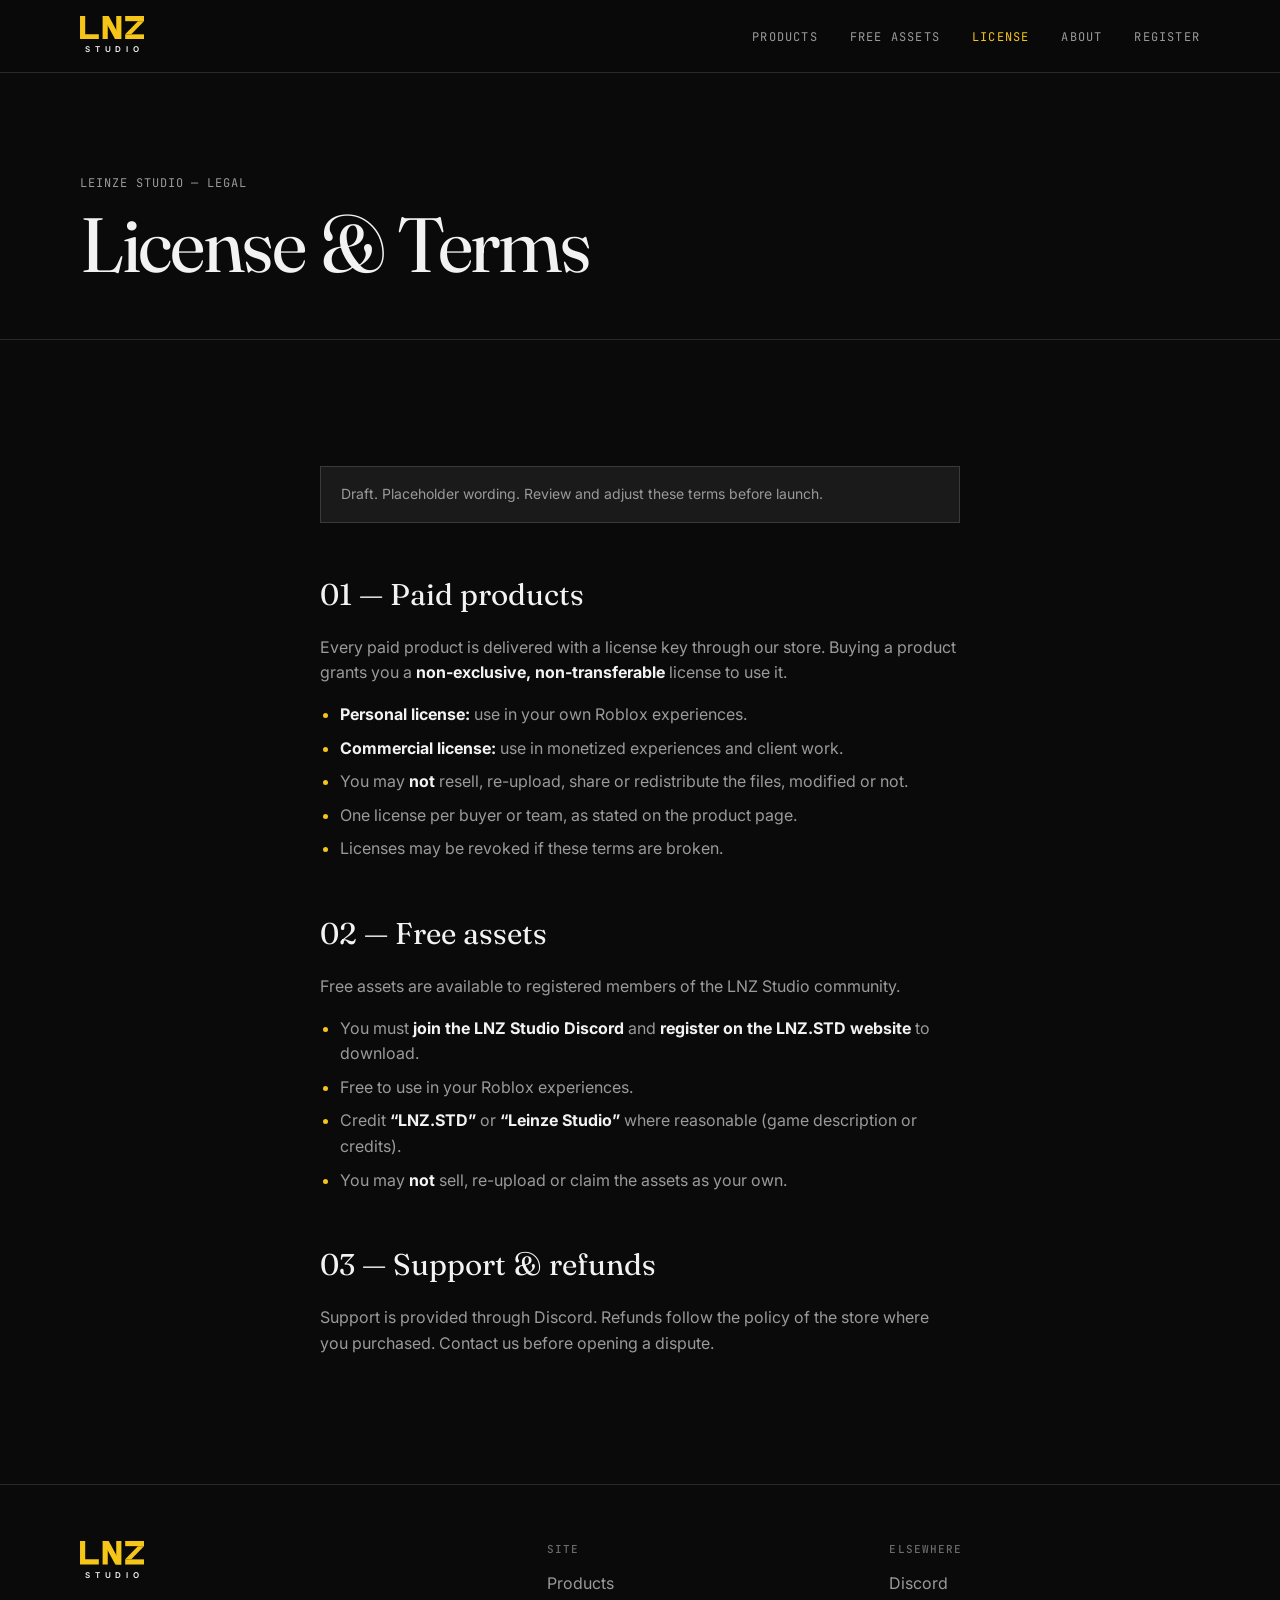
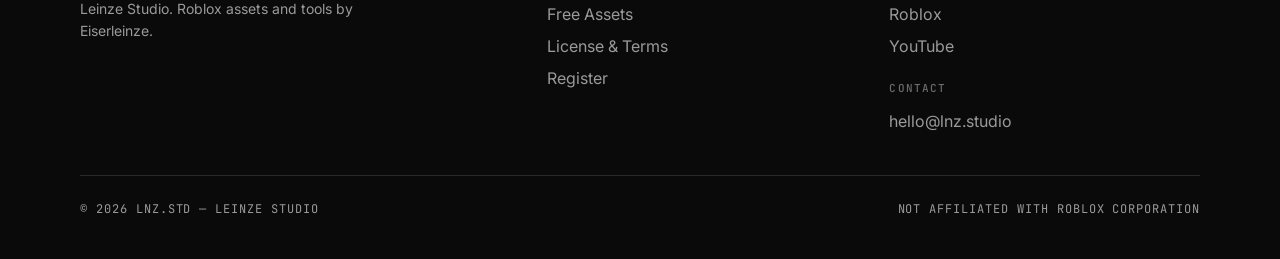
==== license.html @ 9f462568 "Add LNZ.STD website skeleton with editorial dark theme Static site with home (products, free assets," ====
<!doctype html>
<html lang="en">
<head>
  <meta charset="utf-8">
  <meta name="viewport" content="width=device-width, initial-scale=1">
  <title>License & Terms — LNZ.STD</title>
  <meta name="description" content="License terms for LNZ.STD paid products and free Roblox assets.">
  <link rel="icon" href="assets/img/favicon.svg" type="image/svg+xml">
  <link rel="preconnect" href="https://fonts.googleapis.com">
  <link rel="preconnect" href="https://fonts.gstatic.com" crossorigin>
  <link href="https://fonts.googleapis.com/css2?family=Fraunces:ital,opsz,wght@0,9..144,400;0,9..144,500;1,9..144,400&family=Inter:wght@400;500;600&family=JetBrains+Mono:wght@400;500&display=swap" rel="stylesheet">
  <link rel="stylesheet" href="assets/css/style.css">
</head>
<body>
  <header class="nav">
    <div class="wrap">
      <a class="brand" href="index.html" aria-label="LNZ Studio — home">
        <svg class="brand__mark" viewBox="0 0 272 100" aria-hidden="true"><g fill="currentColor"><polygon points="0,0 22,0 22,78 80,78 80,100 0,100"/><polygon points="96,0 118,0 118,100 96,100"/><polygon points="154,0 176,0 176,100 154,100"/><polygon points="96,0 122,0 176,100 150,100"/><polygon points="192,0 272,0 272,22 192,22"/><polygon points="192,78 272,78 272,100 192,100"/><polygon points="246,22 272,22 218,78 192,78"/></g></svg>
        <span class="brand__sub">STUDIO</span>
      </a>
      <button class="nav__toggle" type="button" aria-expanded="false" aria-controls="nav-links">Menu</button>
      <ul class="nav__links" id="nav-links">
        <li><a href="index.html#products">Products</a></li>
        <li><a href="index.html#free">Free Assets</a></li>
        <li><a href="license.html" aria-current="page">License</a></li>
        <li><a href="index.html#about">About</a></li>
        <li><a href="register.html">Register</a></li>
      </ul>
    </div>
  </header>

  <main>
    <section class="page-head">
      <div class="wrap">
        <span class="mono">Leinze Studio — Legal</span>
        <h1>License &amp; Terms</h1>
      </div>
    </section>

    <section class="section">
      <div class="wrap prose">
        <p class="note">Draft. Placeholder wording. Review and adjust these terms before launch.</p>

        <h2 id="paid-license">01 — Paid products</h2>
        <p>Every paid product is delivered with a license key through our store. Buying a product grants you a <strong>non-exclusive, non-transferable</strong> license to use it.</p>
        <ul>
          <li><strong>Personal license:</strong> use in your own Roblox experiences.</li>
          <li><strong>Commercial license:</strong> use in monetized experiences and client work.</li>
          <li>You may <strong>not</strong> resell, re-upload, share or redistribute the files, modified or not.</li>
          <li>One license per buyer or team, as stated on the product page.</li>
          <li>Licenses may be revoked if these terms are broken.</li>
        </ul>

        <h2 id="free-terms">02 — Free assets</h2>
        <p>Free assets are available to registered members of the LNZ Studio community.</p>
        <ul>
          <li>You must <strong>join the LNZ Studio Discord</strong> and <strong>register on the LNZ.STD website</strong> to download.</li>
          <li>Free to use in your Roblox experiences.</li>
          <li>Credit <strong>“LNZ.STD”</strong> or <strong>“Leinze Studio”</strong> where reasonable (game description or credits).</li>
          <li>You may <strong>not</strong> sell, re-upload or claim the assets as your own.</li>
        </ul>

        <h2 id="support">03 — Support &amp; refunds</h2>
        <p>Support is provided through Discord. Refunds follow the policy of the store where you purchased. Contact us before opening a dispute.</p>
      </div>
    </section>
  </main>

  <footer class="footer">
    <div class="wrap">
      <div class="footer__grid">
        <div>
          <a class="brand" href="index.html" aria-label="LNZ Studio — home">
            <svg class="brand__mark" viewBox="0 0 272 100" aria-hidden="true"><g fill="currentColor"><polygon points="0,0 22,0 22,78 80,78 80,100 0,100"/><polygon points="96,0 118,0 118,100 96,100"/><polygon points="154,0 176,0 176,100 154,100"/><polygon points="96,0 122,0 176,100 150,100"/><polygon points="192,0 272,0 272,22 192,22"/><polygon points="192,78 272,78 272,100 192,100"/><polygon points="246,22 272,22 218,78 192,78"/></g></svg>
            <span class="brand__sub">STUDIO</span>
          </a>
          <p class="footer__tag">Leinze Studio. Roblox assets and tools by Eiserleinze.</p>
        </div>
        <div>
          <h4>Site</h4>
          <ul>
            <li><a href="index.html#products">Products</a></li>
            <li><a href="index.html#free">Free Assets</a></li>
            <li><a href="license.html">License &amp; Terms</a></li>
            <li><a href="register.html">Register</a></li>
          </ul>
        </div>
        <div>
          <h4>Elsewhere</h4>
          <ul id="socials"></ul>
          <h4 style="margin-top:20px">Contact</h4>
          <a data-link="email" href="#">email</a>
        </div>
      </div>
      <div class="footer__bottom">
        <span class="mono">© <span id="year"></span> LNZ.STD — Leinze Studio</span>
        <span class="mono">Not affiliated with Roblox Corporation</span>
      </div>
    </div>
  </footer>

  <script src="assets/js/data.js"></script>
  <script src="assets/js/main.js"></script>
</body>
</html>
---- assets/css/style.css ----
/* =========================================================
   LNZ.STD — editorial dark theme
   ========================================================= */

:root {
  --bg: #0a0a0a;
  --bg-2: #121212;
  --panel: #1a1a1a;
  --line: #2a2a2a;
  --line-strong: #3a3a3a;
  --text: #f2f2f2;
  --muted: #9a9a9a;
  --dim: #6b6b6b;
  --accent: #f5c518;
  --accent-ink: #0a0a0a;
  --danger: #ff6b5b;
  --ok: #7bd88f;

  --font-display: "Fraunces", "Playfair Display", Georgia, serif;
  --font-sans: "Inter", system-ui, -apple-system, "Segoe UI", sans-serif;
  --font-mono: "JetBrains Mono", ui-monospace, Menlo, monospace;

  --max: 1200px;
  --gutter: clamp(16px, 4vw, 40px);
}

*,
*::before,
*::after {
  box-sizing: border-box;
}

html {
  scroll-behavior: smooth;
}

body {
  margin: 0;
  background: var(--bg);
  color: var(--text);
  font-family: var(--font-sans);
  font-size: 16px;
  line-height: 1.6;
  -webkit-font-smoothing: antialiased;
}

img,
svg {
  display: block;
  max-width: 100%;
}

a {
  color: inherit;
}

::selection {
  background: var(--accent);
  color: var(--accent-ink);
}

.wrap {
  max-width: var(--max);
  margin: 0 auto;
  padding: 0 var(--gutter);
}

.mono {
  font-family: var(--font-mono);
  font-size: 12px;
  letter-spacing: 0.08em;
  text-transform: uppercase;
  color: var(--muted);
}

.accent {
  color: var(--accent);
}

/* ---------- Brand ---------- */

.brand {
  display: inline-flex;
  flex-direction: column;
  align-items: center;
  gap: 4px;
  text-decoration: none;
  color: var(--accent);
}

.brand__mark {
  width: 64px;
  height: auto;
}

.brand__sub {
  font-family: var(--font-sans);
  font-weight: 600;
  font-size: 8px;
  letter-spacing: 0.62em;
  margin-right: -0.62em; /* balance trailing letter-spacing */
  color: var(--text);
}

/* ---------- Nav ---------- */

.nav {
  position: sticky;
  top: 0;
  z-index: 10;
  background: rgba(10, 10, 10, 0.88);
  backdrop-filter: blur(8px);
  border-bottom: 1px solid var(--line);
}

.nav .wrap {
  display: flex;
  align-items: center;
  justify-content: space-between;
  height: 72px;
}

.nav__links {
  display: flex;
  gap: 32px;
  list-style: none;
  margin: 0;
  padding: 0;
}

.nav__links a {
  font-family: var(--font-mono);
  font-size: 12px;
  letter-spacing: 0.1em;
  text-transform: uppercase;
  text-decoration: none;
  color: var(--muted);
  transition: color 0.2s;
}

.nav__links a:hover,
.nav__links a[aria-current="page"] {
  color: var(--accent);
}

.nav__toggle {
  display: none;
  background: none;
  border: 1px solid var(--line-strong);
  color: var(--text);
  font-family: var(--font-mono);
  font-size: 12px;
  letter-spacing: 0.1em;
  padding: 8px 12px;
  cursor: pointer;
}

@media (max-width: 760px) {
  .nav__toggle {
    display: block;
  }
  .nav__links {
    display: none;
    position: absolute;
    top: 72px;
    left: 0;
    right: 0;
    flex-direction: column;
    gap: 0;
    background: var(--bg);
    border-bottom: 1px solid var(--line);
  }
  .nav__links.is-open {
    display: flex;
  }
  .nav__links a {
    display: block;
    padding: 16px var(--gutter);
    border-top: 1px solid var(--line);
  }
}

/* ---------- Hero ---------- */

.hero {
  border-bottom: 1px solid var(--line);
  padding: clamp(48px, 9vw, 120px) 0 clamp(40px, 7vw, 88px);
}

.hero__top {
  display: flex;
  justify-content: space-between;
  gap: 16px;
  flex-wrap: wrap;
  padding-bottom: 24px;
  margin-bottom: clamp(32px, 6vw, 72px);
  border-bottom: 1px solid var(--line);
}

.hero__grid {
  display: grid;
  grid-template-columns: 1.3fr 1fr;
  gap: clamp(32px, 6vw, 80px);
  align-items: end;
}

.hero__mark {
  color: var(--accent);
}

.hero__mark svg {
  width: 100%;
  max-width: 520px;
}

.hero__mark .hero__sub {
  display: block;
  margin-top: 18px;
  font-weight: 600;
  font-size: clamp(14px, 2.2vw, 26px);
  letter-spacing: 0.9em;
  color: var(--text);
}

.hero__title {
  font-family: var(--font-display);
  font-weight: 400;
  font-size: clamp(32px, 4.4vw, 56px);
  line-height: 1.05;
  letter-spacing: -0.02em;
  margin: 0 0 20px;
}

.hero__title em {
  font-style: italic;
  color: var(--accent);
}

.hero__lede {
  color: var(--muted);
  max-width: 42ch;
  margin: 0 0 28px;
}

.hero__cta {
  display: flex;
  gap: 12px;
  flex-wrap: wrap;
}

@media (max-width: 860px) {
  .hero__grid {
    grid-template-columns: 1fr;
  }
}

/* ---------- Buttons ---------- */

.btn {
  display: inline-flex;
  align-items: center;
  justify-content: center;
  gap: 8px;
  padding: 12px 20px;
  font-family: var(--font-mono);
  font-size: 12px;
  font-weight: 500;
  letter-spacing: 0.1em;
  text-transform: uppercase;
  text-decoration: none;
  border: 1px solid transparent;
  white-space: nowrap;
  cursor: pointer;
  transition: background 0.2s, color 0.2s, border-color 0.2s;
}

.btn--accent {
  background: var(--accent);
  color: var(--accent-ink);
}

.btn--accent:hover {
  background: #fff;
}

.btn--ghost {
  border-color: var(--line-strong);
  color: var(--text);
  background: transparent;
}

.btn--ghost:hover {
  border-color: var(--accent);
  color: var(--accent);
}

.btn--locked {
  color: var(--muted);
}

.linklike {
  background: none;
  border: 0;
  padding: 0;
  font: inherit;
  color: var(--accent);
  text-decoration: underline;
  cursor: pointer;
}

/* ---------- Sections ---------- */

.section {
  padding: clamp(56px, 9vw, 112px) 0;
  border-bottom: 1px solid var(--line);
}

.section__head {
  display: grid;
  grid-template-columns: 120px 1fr auto;
  gap: 24px;
  align-items: end;
  margin-bottom: clamp(32px, 5vw, 56px);
}

.section__num {
  font-family: var(--font-display);
  font-size: 56px;
  line-height: 0.9;
  color: var(--accent);
}

.section__title {
  font-family: var(--font-display);
  font-weight: 400;
  font-size: clamp(30px, 4vw, 48px);
  line-height: 1.05;
  letter-spacing: -0.02em;
  margin: 0;
}

.section__intro {
  color: var(--muted);
  max-width: 60ch;
  margin: 8px 0 0;
}

@media (max-width: 760px) {
  .section__head {
    grid-template-columns: 1fr;
    gap: 8px;
  }
  .section__num {
    font-size: 40px;
  }
}

/* ---------- Cards ---------- */

.grid {
  display: grid;
  grid-template-columns: repeat(auto-fit, minmax(260px, 1fr));
  gap: 1px;
  background: var(--line);
  border: 1px solid var(--line);
}

.card {
  display: flex;
  flex-direction: column;
  background: var(--bg);
  transition: background 0.2s;
}

.card:hover {
  background: var(--bg-2);
}

.card__thumb {
  position: relative;
  aspect-ratio: 4 / 3;
  background:
    linear-gradient(135deg, transparent 49.6%, var(--line) 49.6%, var(--line) 50.4%, transparent 50.4%),
    var(--panel);
  display: flex;
  align-items: flex-end;
  justify-content: space-between;
  padding: 16px;
}

.card__thumb--free {
  background:
    repeating-linear-gradient(90deg, transparent 0 23px, var(--line) 23px 24px),
    var(--panel);
}

.card__id {
  font-family: var(--font-display);
  font-size: 40px;
  line-height: 1;
  color: var(--accent);
}

.card__cat {
  font-family: var(--font-mono);
  font-size: 11px;
  letter-spacing: 0.1em;
  text-transform: uppercase;
  color: var(--muted);
  border: 1px solid var(--line-strong);
  padding: 4px 8px;
  background: var(--bg);
}

.card__body {
  padding: 20px 20px 0;
  flex: 1;
}

.card__title {
  font-family: var(--font-display);
  font-weight: 500;
  font-size: 22px;
  line-height: 1.2;
  margin: 0 0 8px;
}

.card__desc {
  color: var(--muted);
  font-size: 14px;
  margin: 0 0 12px;
}

.card__meta {
  font-family: var(--font-mono);
  font-size: 11px;
  letter-spacing: 0.06em;
  text-transform: uppercase;
  color: var(--dim);
  margin: 0;
}

.card__foot {
  display: flex;
  align-items: center;
  justify-content: space-between;
  gap: 12px;
  padding: 20px;
  margin-top: 16px;
  border-top: 1px solid var(--line);
}

.card__price {
  font-family: var(--font-display);
  font-size: 28px;
  color: var(--accent);
}

.card__price--free {
  color: var(--text);
}

/* ---------- Steps (free assets) ---------- */

.steps {
  display: grid;
  grid-template-columns: repeat(3, 1fr);
  gap: 1px;
  background: var(--line);
  border: 1px solid var(--line);
  margin-bottom: 32px;
}

.step {
  background: var(--bg);
  padding: 24px;
}

.step__n {
  font-family: var(--font-mono);
  font-size: 12px;
  color: var(--accent);
  letter-spacing: 0.1em;
}

.step h3 {
  font-family: var(--font-display);
  font-weight: 500;
  font-size: 20px;
  margin: 8px 0 6px;
}

.step p {
  color: var(--muted);
  font-size: 14px;
  margin: 0 0 16px;
}

.member-status {
  font-family: var(--font-mono);
  font-size: 12px;
  letter-spacing: 0.04em;
  color: var(--muted);
  margin: 0 0 20px;
}

@media (max-width: 760px) {
  .steps {
    grid-template-columns: 1fr;
  }
}

/* ---------- About ---------- */

.about {
  display: grid;
  grid-template-columns: 1fr 1.4fr;
  gap: clamp(32px, 6vw, 80px);
}

.about__quote {
  font-family: var(--font-display);
  font-style: italic;
  font-size: clamp(24px, 3vw, 36px);
  line-height: 1.25;
  margin: 0;
  border-left: 2px solid var(--accent);
  padding-left: 24px;
}

.about__body p {
  color: var(--muted);
  margin: 0 0 16px;
}

.about__body strong {
  color: var(--text);
  font-weight: 600;
}

.facts {
  display: grid;
  grid-template-columns: repeat(2, 1fr);
  gap: 16px 32px;
  margin: 28px 0 0;
  padding: 24px 0 0;
  border-top: 1px solid var(--line);
}

.facts dt {
  font-family: var(--font-mono);
  font-size: 11px;
  letter-spacing: 0.1em;
  text-transform: uppercase;
  color: var(--dim);
}

.facts dd {
  margin: 4px 0 0;
  color: var(--text);
}

@media (max-width: 860px) {
  .about {
    grid-template-columns: 1fr;
  }
}

/* ---------- Prose (license page) ---------- */

.prose {
  max-width: 72ch;
}

.prose h2 {
  font-family: var(--font-display);
  font-weight: 400;
  font-size: 30px;
  margin: 48px 0 12px;
}

.prose h2:first-child {
  margin-top: 0;
}

.prose p,
.prose li {
  color: var(--muted);
}

.prose ul {
  padding-left: 20px;
}

.prose li {
  margin-bottom: 8px;
}

.prose li::marker {
  color: var(--accent);
}

.prose strong {
  color: var(--text);
}

.note {
  border: 1px solid var(--line-strong);
  background: var(--panel);
  padding: 16px 20px;
  font-size: 14px;
  color: var(--muted);
}

/* ---------- Form ---------- */

.form-layout {
  display: grid;
  grid-template-columns: 1fr 1.2fr;
  gap: clamp(32px, 6vw, 80px);
  align-items: start;
}

@media (max-width: 860px) {
  .form-layout {
    grid-template-columns: 1fr;
  }
}

.form {
  display: grid;
  gap: 20px;
  border: 1px solid var(--line);
  padding: clamp(20px, 4vw, 36px);
  background: var(--bg-2);
}

.field {
  display: grid;
  gap: 6px;
}

.field label {
  font-family: var(--font-mono);
  font-size: 11px;
  letter-spacing: 0.1em;
  text-transform: uppercase;
  color: var(--muted);
}

.field input {
  background: var(--bg);
  border: 1px solid var(--line-strong);
  color: var(--text);
  font: inherit;
  padding: 12px 14px;
  border-radius: 0;
}

.field input:focus {
  outline: none;
  border-color: var(--accent);
}

.field small {
  color: var(--dim);
  font-size: 12px;
}

.check {
  display: flex;
  gap: 12px;
  align-items: flex-start;
  color: var(--muted);
  font-size: 14px;
}

.check input {
  accent-color: var(--accent);
  margin-top: 4px;
  width: 16px;
  height: 16px;
  flex: none;
}

.check a {
  color: var(--accent);
}

.form__msg {
  min-height: 1.6em;
  margin: 0;
  font-size: 14px;
}

.form__msg--ok {
  color: var(--ok);
}

.form__msg--err {
  color: var(--danger);
}

/* ---------- Page header (inner pages) ---------- */

.page-head {
  padding: clamp(48px, 8vw, 96px) 0 clamp(32px, 5vw, 56px);
  border-bottom: 1px solid var(--line);
}

.page-head h1 {
  font-family: var(--font-display);
  font-weight: 400;
  font-size: clamp(40px, 6vw, 80px);
  line-height: 1;
  letter-spacing: -0.03em;
  margin: 12px 0 0;
}

/* ---------- Footer ---------- */

.footer {
  padding: 56px 0 40px;
}

.footer__grid {
  display: grid;
  grid-template-columns: 1.4fr 1fr 1fr;
  gap: 32px;
  padding-bottom: 40px;
  border-bottom: 1px solid var(--line);
}

.footer h4 {
  font-family: var(--font-mono);
  font-weight: 500;
  font-size: 11px;
  letter-spacing: 0.1em;
  text-transform: uppercase;
  color: var(--dim);
  margin: 0 0 12px;
}

.footer ul {
  list-style: none;
  margin: 0;
  padding: 0;
  display: grid;
  gap: 6px;
}

.footer a {
  color: var(--muted);
  text-decoration: none;
}

.footer .brand {
  color: var(--accent);
}

.footer a:hover {
  color: var(--accent);
}

.footer__tag {
  color: var(--muted);
  max-width: 36ch;
  margin: 16px 0 0;
  font-size: 14px;
}

.footer__bottom {
  display: flex;
  justify-content: space-between;
  gap: 16px;
  flex-wrap: wrap;
  padding-top: 24px;
}

@media (max-width: 760px) {
  .footer__grid {
    grid-template-columns: 1fr;
  }
}
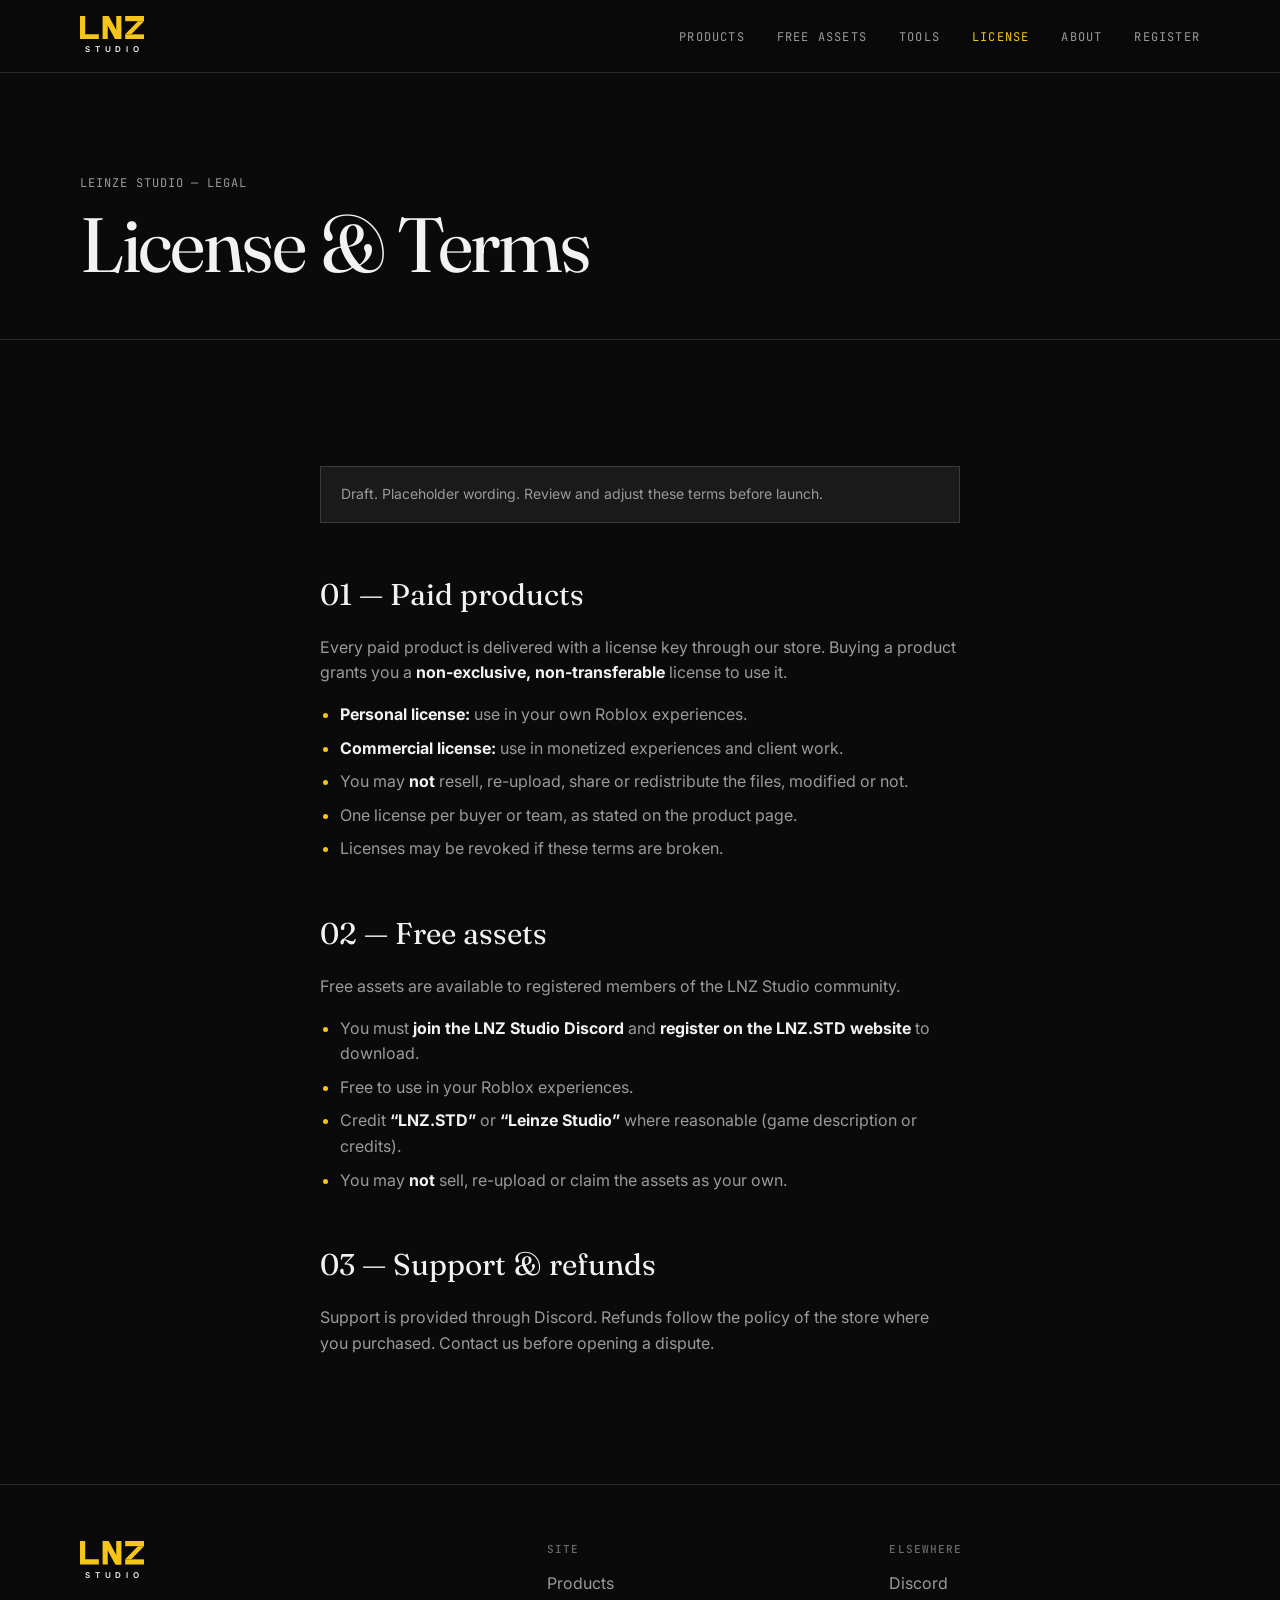
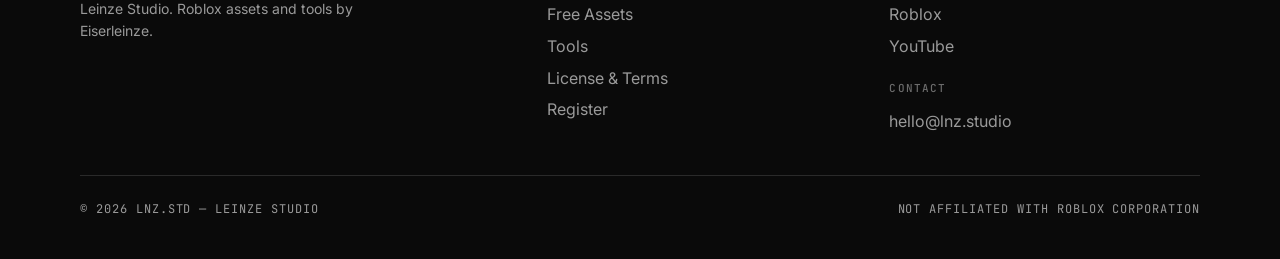
==== commit 6f8c1466: "Add Audio Uploader tool for members New tools.html page: load MP3/OGG, cut on a waveform, change spe" ====
--- a/license.html
+++ b/license.html
@@ -22,6 +22,7 @@
       <ul class="nav__links" id="nav-links">
         <li><a href="index.html#products">Products</a></li>
         <li><a href="index.html#free">Free Assets</a></li>
+        <li><a href="tools.html">Tools</a></li>
         <li><a href="license.html" aria-current="page">License</a></li>
         <li><a href="index.html#about">About</a></li>
         <li><a href="register.html">Register</a></li>
@@ -81,6 +82,7 @@
           <ul>
             <li><a href="index.html#products">Products</a></li>
             <li><a href="index.html#free">Free Assets</a></li>
+            <li><a href="tools.html">Tools</a></li>
             <li><a href="license.html">License &amp; Terms</a></li>
             <li><a href="register.html">Register</a></li>
           </ul>
--- a/assets/css/style.css
+++ b/assets/css/style.css
@@ -359,16 +359,15 @@
 
 .grid {
   display: grid;
-  grid-template-columns: repeat(auto-fit, minmax(260px, 1fr));
-  gap: 1px;
-  background: var(--line);
-  border: 1px solid var(--line);
+  grid-template-columns: repeat(auto-fill, minmax(280px, 1fr));
+  gap: 24px;
 }
 
 .card {
   display: flex;
   flex-direction: column;
   background: var(--bg);
+  border: 1px solid var(--line);
   transition: background 0.2s;
 }
 
@@ -392,6 +391,36 @@
   background:
     repeating-linear-gradient(90deg, transparent 0 23px, var(--line) 23px 24px),
     var(--panel);
+}
+
+.card__img {
+  position: absolute;
+  inset: 0;
+  width: 100%;
+  height: 100%;
+  object-fit: cover;
+  transition: transform 0.4s;
+}
+
+.card:hover .card__img {
+  transform: scale(1.03);
+}
+
+.card__thumb {
+  overflow: hidden;
+}
+
+.card__thumb::after {
+  content: "";
+  position: absolute;
+  inset: 50% 0 0;
+  background: linear-gradient(transparent, rgba(10, 10, 10, 0.85));
+}
+
+.card__id,
+.card__cat {
+  position: relative;
+  z-index: 1;
 }
 
 .card__id {
@@ -782,3 +811,499 @@
     grid-template-columns: 1fr;
   }
 }
+
+/* ---------- Feature (home tools section) ---------- */
+
+.feature {
+  display: grid;
+  grid-template-columns: 1.2fr 1fr;
+  border: 1px solid var(--line);
+}
+
+.feature__body {
+  padding: clamp(24px, 4vw, 48px);
+}
+
+.feature__title {
+  font-family: var(--font-display);
+  font-weight: 400;
+  font-size: clamp(26px, 3vw, 38px);
+  line-height: 1.1;
+  margin: 12px 0 16px;
+}
+
+.feature__body p {
+  color: var(--muted);
+  max-width: 52ch;
+}
+
+.feature__list {
+  list-style: none;
+  padding: 0;
+  margin: 20px 0 28px;
+  display: grid;
+  gap: 10px;
+}
+
+.feature__list li {
+  padding-left: 22px;
+  position: relative;
+  color: var(--muted);
+}
+
+.feature__list li::before {
+  content: "";
+  position: absolute;
+  left: 0;
+  top: 0.65em;
+  width: 10px;
+  height: 2px;
+  background: var(--accent);
+}
+
+.feature__art {
+  display: flex;
+  align-items: center;
+  border-left: 1px solid var(--line);
+  background: #141414;
+}
+
+.feature__art img {
+  width: 100%;
+  height: auto;
+}
+
+@media (max-width: 860px) {
+  .feature {
+    grid-template-columns: 1fr;
+  }
+  .feature__art {
+    border-left: 0;
+    border-top: 1px solid var(--line);
+    aspect-ratio: 4 / 3;
+  }
+}
+
+/* ---------- Tool page ---------- */
+
+.page-head__lede {
+  color: var(--muted);
+  max-width: 56ch;
+  margin: 16px 0 0;
+}
+
+.locked {
+  border: 1px solid var(--line);
+  background: var(--bg-2);
+  padding: clamp(24px, 5vw, 56px);
+  max-width: 720px;
+}
+
+.locked h2 {
+  font-family: var(--font-display);
+  font-weight: 400;
+  font-size: clamp(26px, 3vw, 36px);
+  margin: 12px 0;
+}
+
+.locked p {
+  color: var(--muted);
+  margin: 0 0 24px;
+}
+
+.locked strong {
+  color: var(--text);
+}
+
+.tool-bar {
+  display: flex;
+  justify-content: space-between;
+  align-items: center;
+  flex-wrap: wrap;
+  gap: 12px;
+  padding-bottom: 20px;
+  margin-bottom: 24px;
+  border-bottom: 1px solid var(--line);
+}
+
+.quota {
+  font-family: var(--font-mono);
+  font-size: 13px;
+  color: var(--muted);
+}
+
+.quota strong {
+  color: var(--accent);
+  font-size: 20px;
+}
+
+.tool-layout {
+  display: grid;
+  grid-template-columns: minmax(0, 1.6fr) minmax(0, 1fr);
+  gap: 24px;
+  align-items: start;
+}
+
+.tool-main,
+.tool-side {
+  display: grid;
+  gap: 24px;
+  min-width: 0;
+}
+
+@media (max-width: 960px) {
+  .tool-layout {
+    grid-template-columns: minmax(0, 1fr);
+  }
+}
+
+.panel {
+  border: 1px solid var(--line);
+  background: var(--bg-2);
+  padding: clamp(18px, 3vw, 28px);
+  min-width: 0;
+}
+
+.panel__head {
+  display: flex;
+  align-items: baseline;
+  gap: 12px;
+  margin-bottom: 20px;
+}
+
+.panel__head h2 {
+  font-family: var(--font-display);
+  font-weight: 400;
+  font-size: 24px;
+  margin: 0;
+}
+
+.opt {
+  font-family: var(--font-mono);
+  font-size: 11px;
+  letter-spacing: 0.08em;
+  text-transform: uppercase;
+  color: var(--dim);
+}
+
+.hint {
+  color: var(--dim);
+  font-size: 13px;
+  margin: 12px 0 0;
+}
+
+.dropzone {
+  display: flex;
+  flex-direction: column;
+  align-items: center;
+  justify-content: center;
+  gap: 6px;
+  min-height: 160px;
+  border: 1px dashed var(--line-strong);
+  background: var(--bg);
+  text-align: center;
+  cursor: pointer;
+  transition: border-color 0.2s, background 0.2s;
+}
+
+.dropzone:hover,
+.dropzone.is-over {
+  border-color: var(--accent);
+  background: #111;
+}
+
+.dropzone[hidden] {
+  display: none;
+}
+
+.dropzone__title {
+  font-family: var(--font-display);
+  font-size: 22px;
+}
+
+.dropzone__sub {
+  font-family: var(--font-mono);
+  font-size: 12px;
+  color: var(--muted);
+}
+
+.file-row {
+  display: flex;
+  justify-content: space-between;
+  align-items: baseline;
+  gap: 12px;
+  flex-wrap: wrap;
+  margin-bottom: 12px;
+  overflow-wrap: anywhere;
+}
+
+.wave {
+  display: block;
+  width: 100%;
+  height: 140px;
+  background: var(--bg);
+  border: 1px solid var(--line);
+  cursor: ew-resize;
+  touch-action: none;
+}
+
+.trim-row {
+  display: grid;
+  grid-template-columns: 1fr auto 1fr;
+  gap: 16px;
+  align-items: end;
+  margin-top: 16px;
+}
+
+.trim-row .field:last-child {
+  text-align: right;
+}
+
+.slider {
+  display: grid;
+  grid-template-columns: 64px 1fr 72px;
+  gap: 16px;
+  align-items: center;
+  margin-bottom: 16px;
+}
+
+.slider label {
+  font-family: var(--font-mono);
+  font-size: 11px;
+  letter-spacing: 0.1em;
+  text-transform: uppercase;
+  color: var(--muted);
+}
+
+.slider input[type="range"] {
+  width: 100%;
+  accent-color: var(--accent);
+}
+
+.slider input:disabled {
+  opacity: 0.4;
+}
+
+.slider output {
+  font-family: var(--font-mono);
+  font-size: 13px;
+  text-align: right;
+  color: var(--text);
+}
+
+.adjust-row {
+  display: grid;
+  grid-template-columns: 1fr 1fr auto;
+  gap: 16px;
+  align-items: end;
+  margin: 20px 0 12px;
+}
+
+@media (max-width: 520px) {
+  .adjust-row,
+  .trim-row {
+    grid-template-columns: 1fr 1fr;
+  }
+  .adjust-row .btn,
+  .trim-row .btn {
+    grid-column: 1 / -1;
+    order: 3;
+  }
+  .trim-row .field:last-child {
+    text-align: left;
+  }
+}
+
+.is-error {
+  color: var(--danger) !important;
+}
+
+.cover-row {
+  display: grid;
+  grid-template-columns: 160px 1fr;
+  gap: 20px;
+  align-items: start;
+}
+
+.dropzone--cover {
+  width: 160px;
+  height: 160px;
+  min-height: 0;
+  overflow: hidden;
+  padding: 0;
+}
+
+.dropzone--cover img {
+  width: 100%;
+  height: 100%;
+  object-fit: cover;
+}
+
+.dropzone--cover .hint,
+.cover-row .hint {
+  margin-top: 0;
+}
+
+.cover-row .btn {
+  margin-top: 16px;
+}
+
+@media (max-width: 520px) {
+  .cover-row {
+    grid-template-columns: 1fr;
+  }
+}
+
+.form-panel {
+  display: grid;
+  gap: 16px;
+}
+
+.form-panel .panel__head {
+  margin-bottom: 4px;
+}
+
+.field textarea {
+  background: var(--bg);
+  border: 1px solid var(--line-strong);
+  color: var(--text);
+  font: inherit;
+  padding: 12px 14px;
+  border-radius: 0;
+  resize: vertical;
+}
+
+.field textarea:focus {
+  outline: none;
+  border-color: var(--accent);
+}
+
+.input-group {
+  display: flex;
+}
+
+.input-group input {
+  flex: 1;
+  min-width: 0;
+}
+
+.input-group .btn {
+  border-left: 0;
+}
+
+.btn:disabled {
+  opacity: 0.45;
+  cursor: not-allowed;
+}
+
+.log:empty {
+  display: none;
+}
+
+.log {
+  max-height: 200px;
+  overflow: auto;
+  border: 1px solid var(--line);
+  background: var(--bg);
+  padding: 12px 14px;
+}
+
+.log__line {
+  margin: 0 0 6px;
+  font-family: var(--font-mono);
+  font-size: 12px;
+  color: var(--muted);
+  overflow-wrap: anywhere;
+}
+
+.log__line--ok {
+  color: var(--ok);
+}
+
+.log__line--err {
+  color: var(--danger);
+}
+
+.result {
+  border-color: var(--accent);
+}
+
+.result h3 {
+  font-family: var(--font-display);
+  font-weight: 400;
+  font-size: 22px;
+  margin: 8px 0 16px;
+  overflow-wrap: anywhere;
+}
+
+.id-row {
+  display: flex;
+  justify-content: space-between;
+  align-items: center;
+  gap: 12px;
+  padding: 12px 0;
+  border-top: 1px solid var(--line);
+}
+
+.id-row code {
+  display: block;
+  font-family: var(--font-mono);
+  font-size: 13px;
+  color: var(--accent);
+  margin-top: 4px;
+  overflow-wrap: anywhere;
+}
+
+.help summary {
+  cursor: pointer;
+  font-family: var(--font-display);
+  font-size: 18px;
+}
+
+.help ol {
+  color: var(--muted);
+  font-size: 14px;
+  padding-left: 20px;
+  margin: 16px 0 0;
+}
+
+.help li {
+  margin-bottom: 8px;
+}
+
+.help a {
+  color: var(--accent);
+}
+
+.help code {
+  font-family: var(--font-mono);
+  color: var(--text);
+}
+
+.history {
+  list-style: none;
+  margin: 12px 0 0;
+  padding: 0;
+}
+
+.history li {
+  display: grid;
+  gap: 2px;
+  padding: 10px 0;
+  border-top: 1px solid var(--line);
+  overflow-wrap: anywhere;
+}
+
+[hidden] {
+  display: none !important;
+}
+
+.field {
+  min-width: 0;
+}
+
+.field input,
+.field textarea {
+  width: 100%;
+  min-width: 0;
+}
